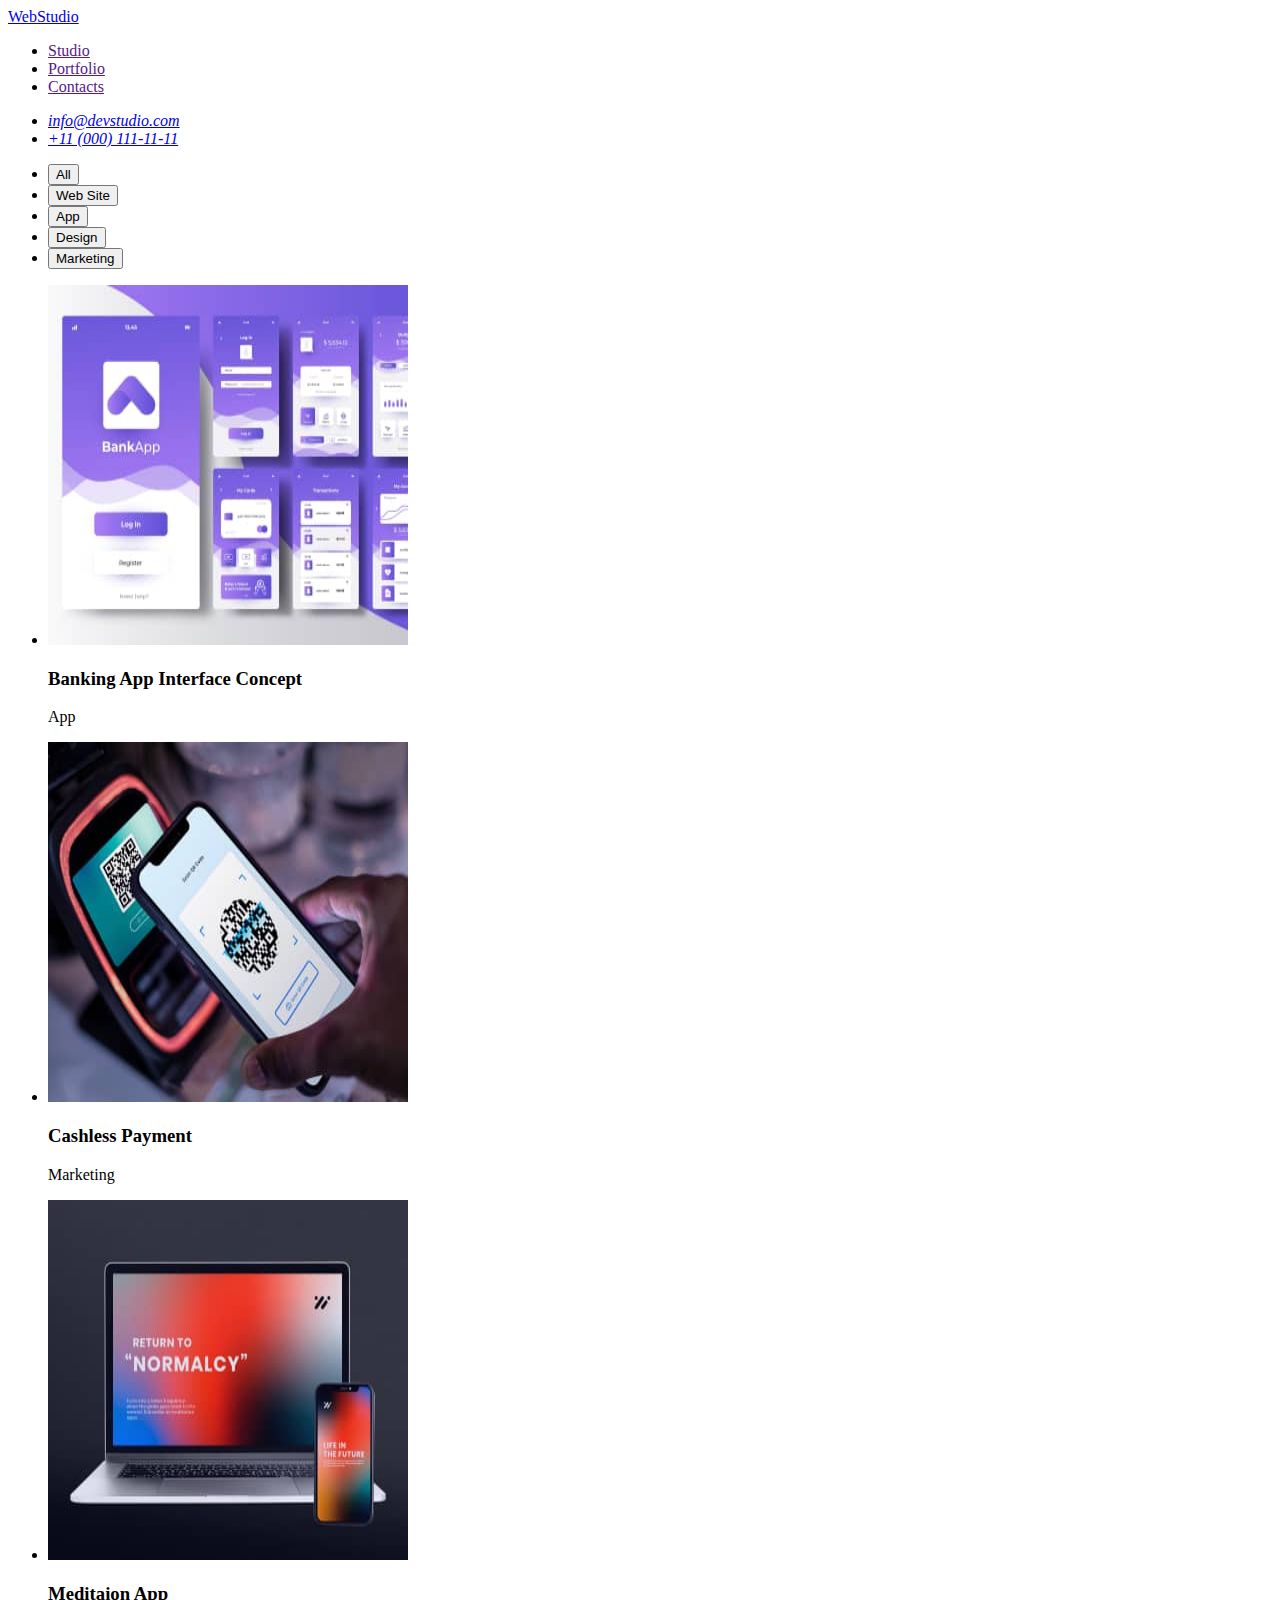
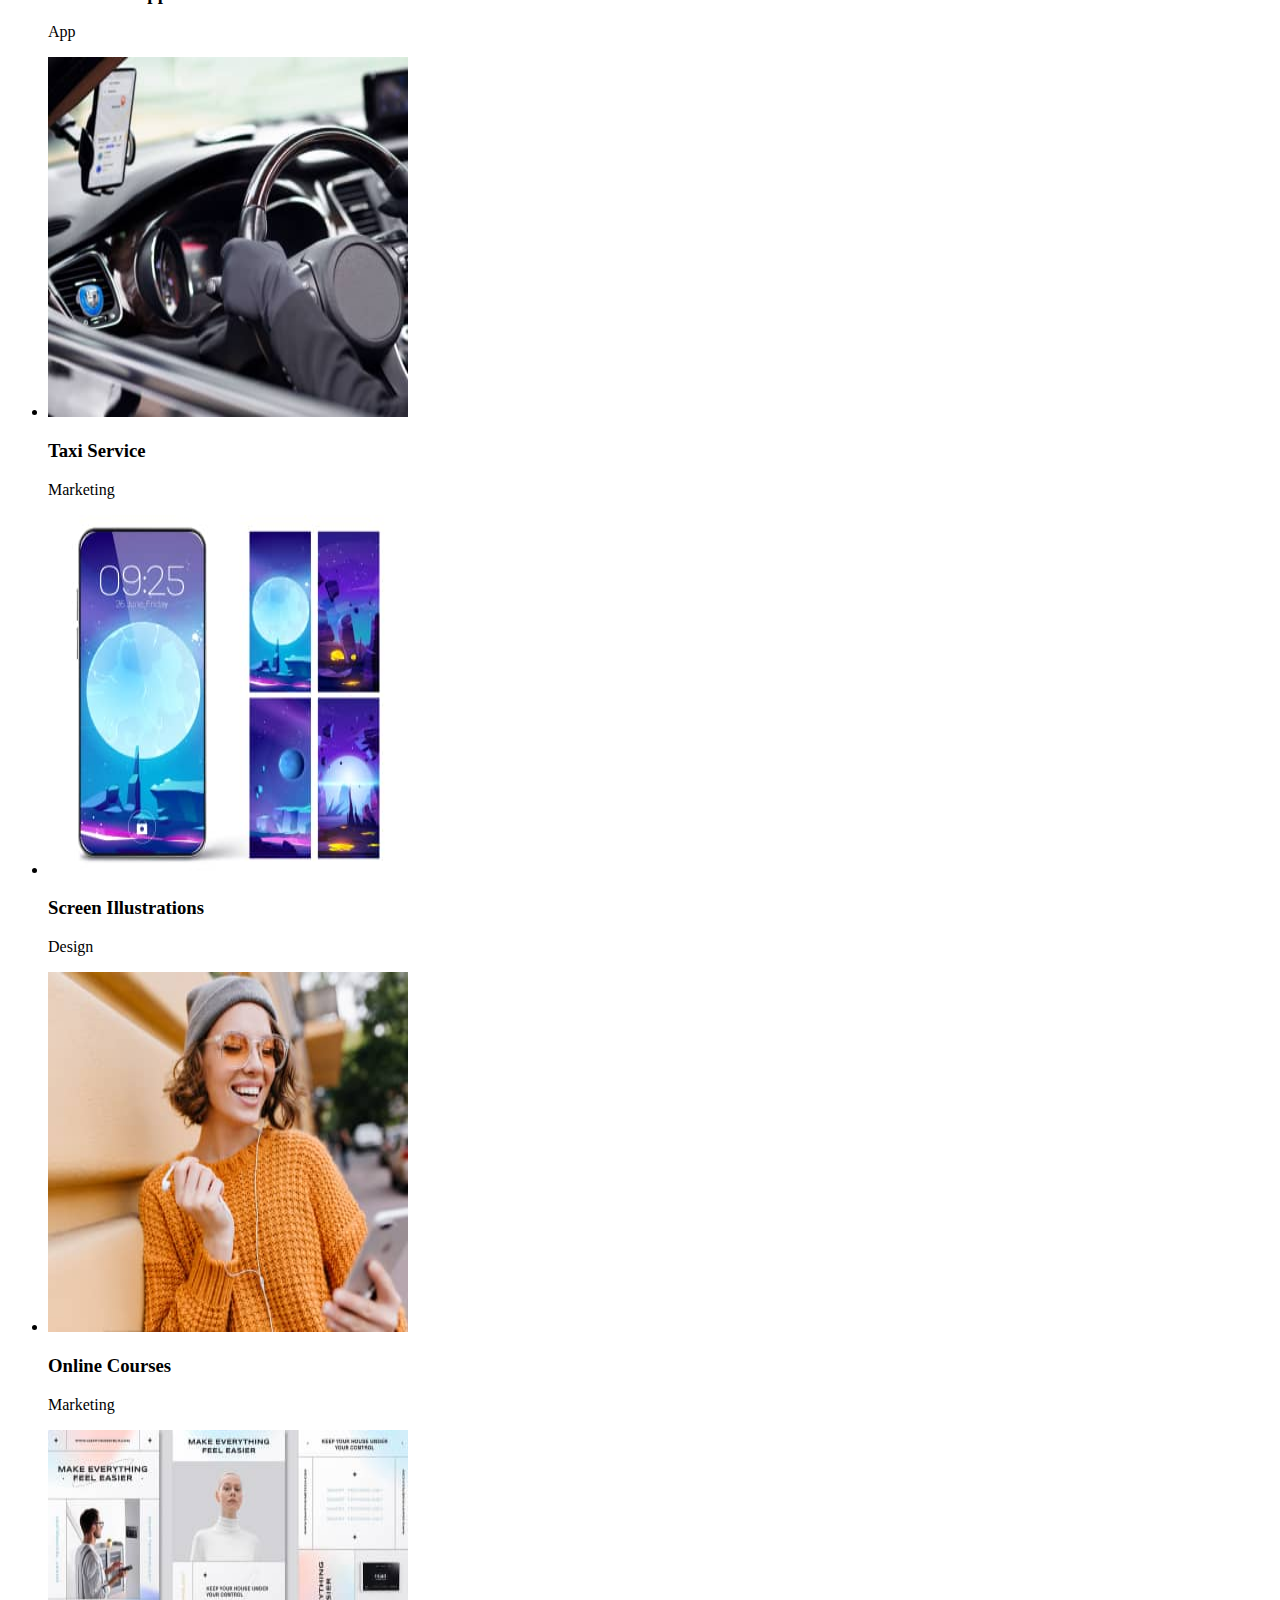
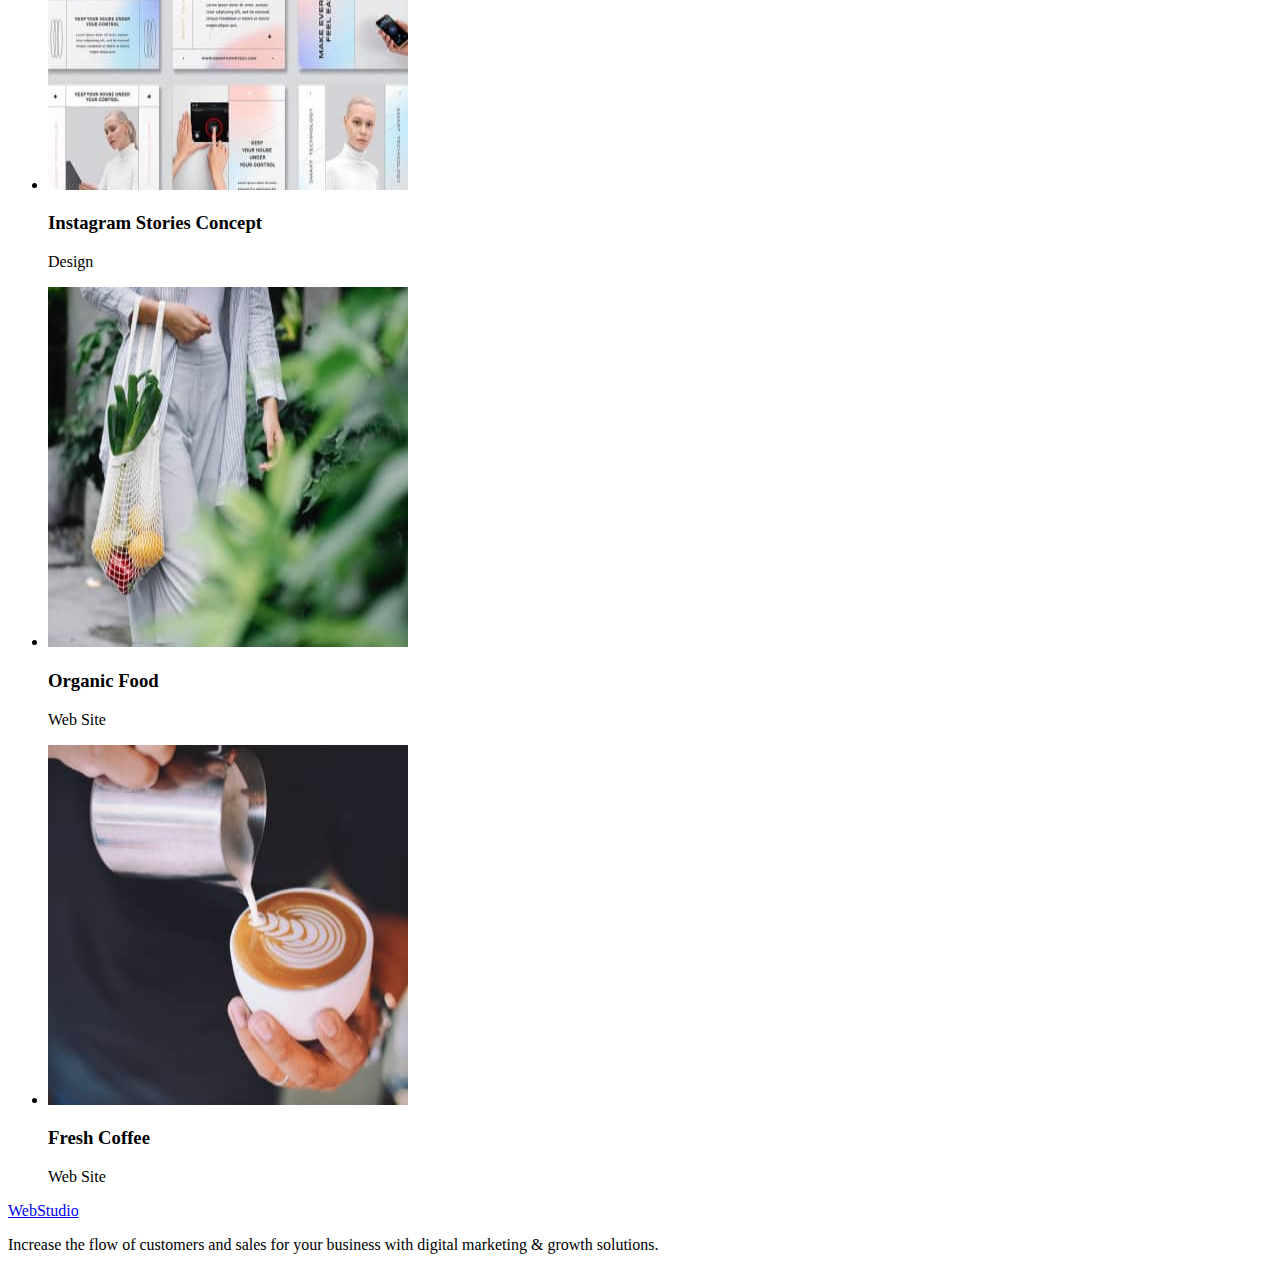
==== portfolio.html @ 1bec0d21 "save" ====
<!DOCTYPE html>
<html lang="en">

<head>
    <meta charset="UTF-8">
    <meta http-equiv="X-UA-Compatible" content="IE=edge">
    <meta name="viewport" content="width=device-width, initial-scale=1.0">
    <title>Portfolio</title>
    <link rel="stylesheets" href="./css/styles.css" />
</head>

<body>
    <header>
        <nav>
            <a href="./index.html">WebStudio</a>
            <ul>
                <li><a href="">Studio</a></li>
                <li><a href="">Portfolio</a></li>
                <li><a href="">Contacts</a></li>
            </ul>
        </nav>
        <address>
            <ul>
                <li><a href="mailto:info@devstudio.com">info@devstudio.com</a></li>
                <li><a href="tel:+110001111111">+11 (000) 111-11-11</a></li>
            </ul>
        </address>
    </header>
    <main>
        <ul>
            <li><button type="button">All</button></li>
            <li><button type="button">Web Site</button></li>
            <li><button type="button">App</button></li>
            <li><button type="button">Design</button></li>
            <li><button type="button">Marketing</button></li>
        </ul>
        <ul>
            <li>
                <img src="./images/bank.jpg" alt="banking" width="360" height="360">
                <h3>Banking App Interface Concept</h3>
                <p>App</p>
            </li>
            <li>
                <img src="./images/payment.jpg" alt="payment" width="360" height="360">
                <h3>Cashless Payment</h3>
                <p>Marketing</p>
            </li>
            <li>
                <img src="./images/medi.jpg" alt="meditaion" width="360" height="360">
                <h3>Meditaion App</h3>
                <p>App</p>
            </li>

            <li>
                <img src="./images/taxi.jpg" alt="taxi" width="360" height="360">
                <h3>Taxi Service</h3>
                <p>Marketing</p>
            </li>
            <li>
                <img src="./images/screen.jpg" alt="screen" width="360" height="360">
                <h3>Screen Illustrations</h3>
                <p>Design</p>
            </li>
            <li>
                <img src="./images/online.jpg" alt="online" width="360" height="360">
                <h3>Online Courses</h3>
                <p>Marketing</p>
            </li>

            <li>
                <img src="./images/instagram.jpg" alt="instagram" width="360" height="360">
                <h3>Instagram Stories Concept</h3>
                <p>Design</p>
            </li>
            <li>
                <img src="./images/organic.jpg" alt="organic" width="360" height="360">
                <h3>Organic Food</h3>
                <p>Web Site</p>
            </li>
            <li>
                <img src="./images/fresh.jpg" alt="fresh" width="360" height="360">
                <h3>Fresh Coffee</h3>
                <p>Web Site</p>
            </li>
        </ul>  
    </main>
    <footer>
        <a href="./index.html">WebStudio</a>
        <p>Increase the flow of customers and sales for your business with digital marketing & growth solutions.</p>
    </footer>
</body>

</html>
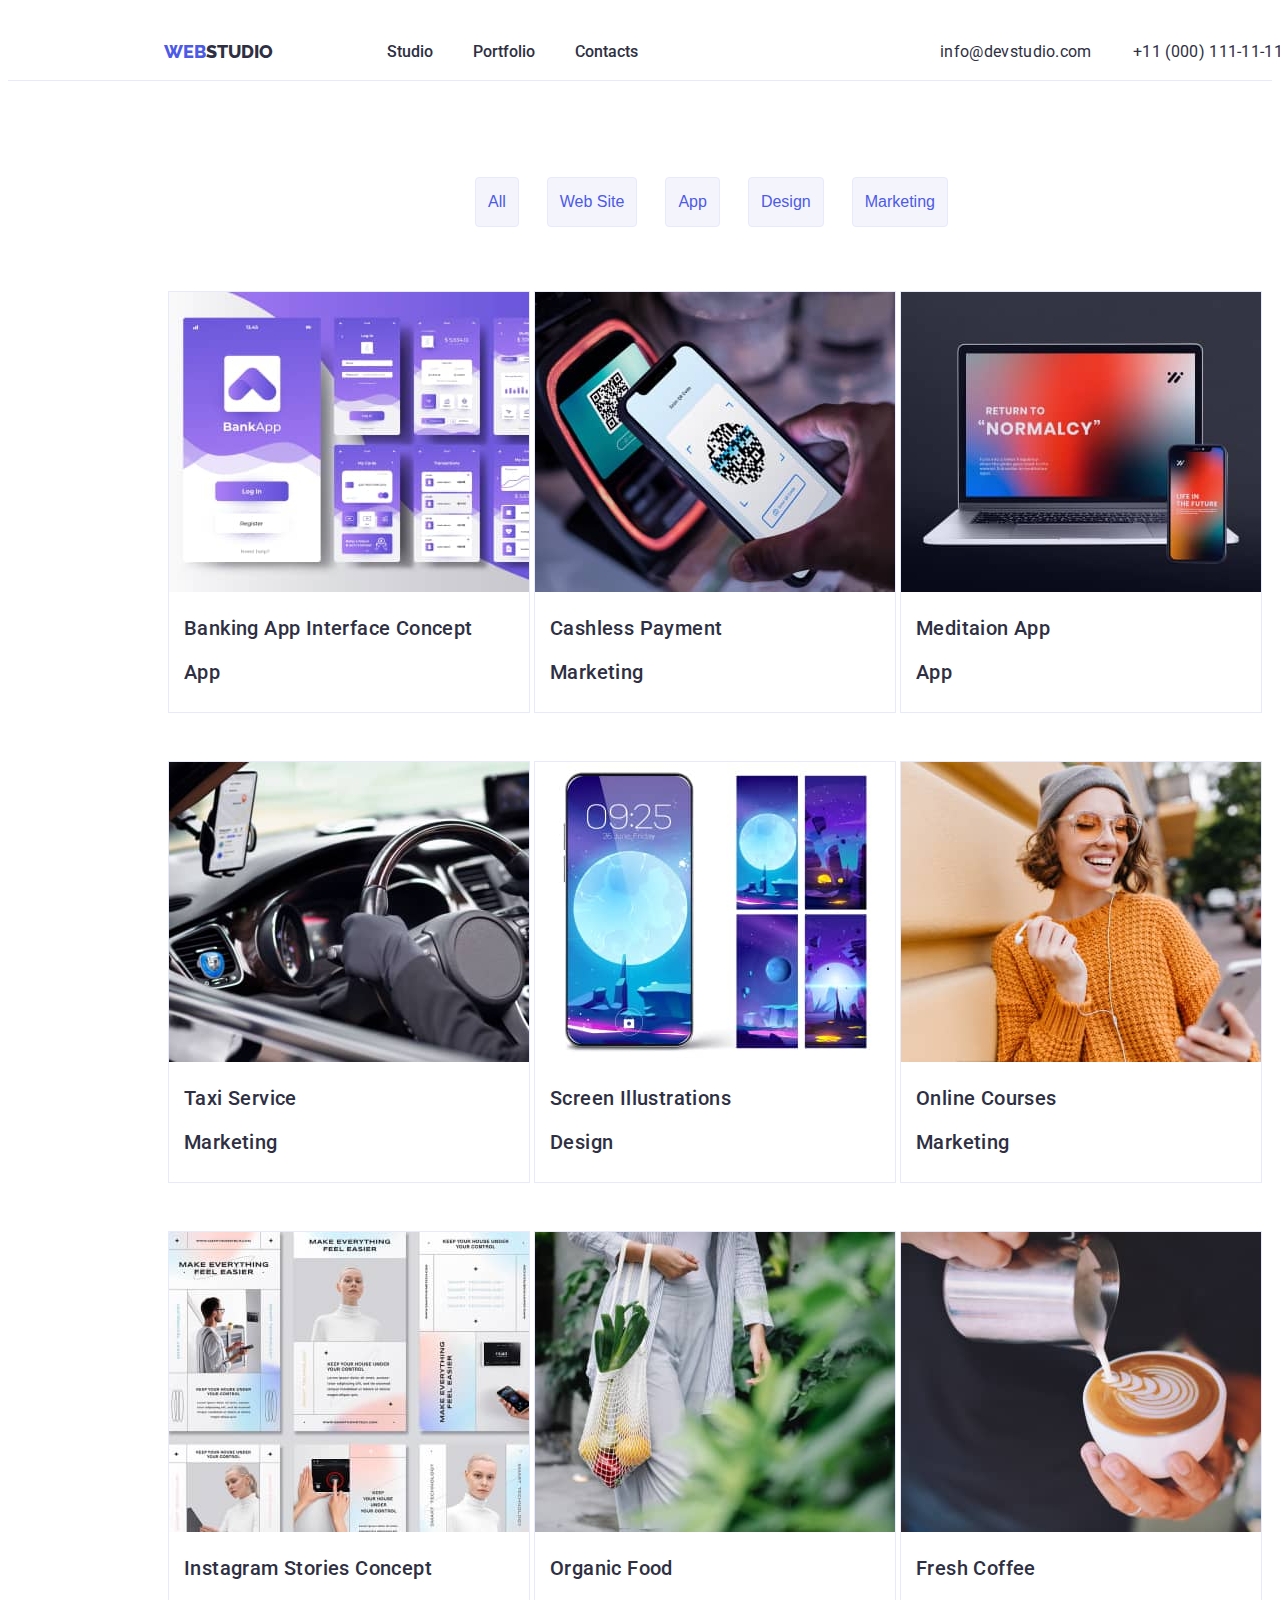
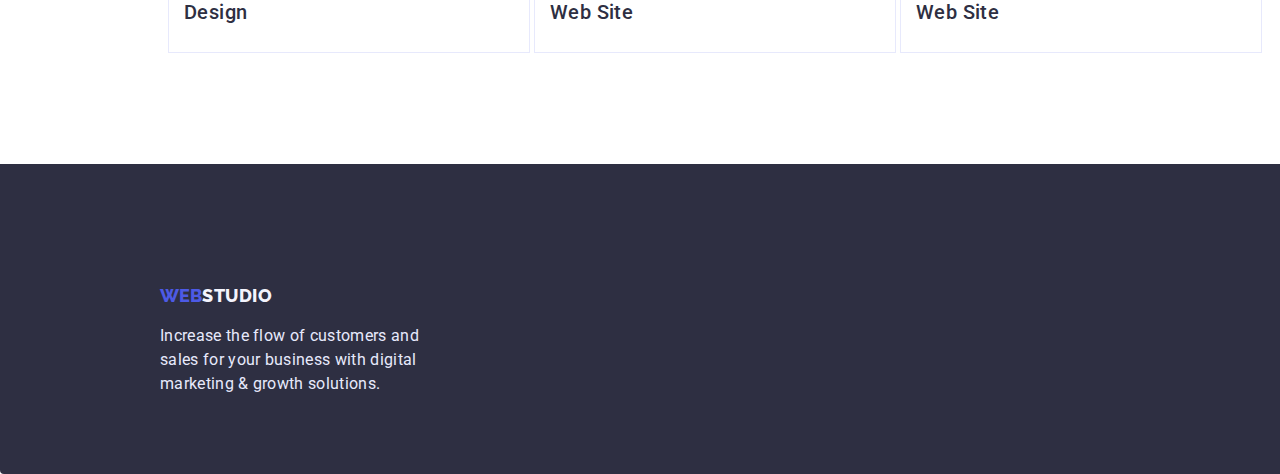
==== commit 041b49df: "save" ====
--- a/portfolio.html
+++ b/portfolio.html
@@ -6,87 +6,99 @@
     <meta http-equiv="X-UA-Compatible" content="IE=edge">
     <meta name="viewport" content="width=device-width, initial-scale=1.0">
     <title>Portfolio</title>
-    <link rel="stylesheets" href="./css/styles.css" />
+    <link rel="stylesheet" href="./css/styles.css" /><link rel="stylesheet" href="./css/styles.css" />
+    <link rel="preconnect" href="https://fonts.googleapis.com">
+    <link rel="preconnect" href="https://fonts.gstatic.com" crossorigin>
+    <link href="https://fonts.googleapis.com/css2?family=Raleway:wght@800&display=swap" rel="stylesheet">
+    <link rel="preconnect" href="https://fonts.googleapis.com">
+    <link rel="preconnect" href="https://fonts.gstatic.com" crossorigin>
+    <link href="https://fonts.googleapis.com/css2?family=Roboto:wght@400;500;700;900&display=swap" rel="stylesheet">
 </head>
 
 <body>
     <header>
         <nav>
-            <a href="./index.html">WebStudio</a>
-            <ul>
-                <li><a href="">Studio</a></li>
-                <li><a href="">Portfolio</a></li>
-                <li><a href="">Contacts</a></li>
+            <a href="./index.html" class="webstudio"><span class="web">WEB</span><span class="studio">STUDIO</span></a>
+            <ul class="menu_nav">
+                <li class="studio_nav"><a href="">Studio</a></li>
+                <li class="portfolio_nav"><a href="">Portfolio</a></li>
+                <li class="contacts_nav"><a href="">Contacts</a></li>
             </ul>
         </nav>
-        <address>
+        <address class="contact_date">
             <ul>
-                <li><a href="mailto:info@devstudio.com">info@devstudio.com</a></li>
-                <li><a href="tel:+110001111111">+11 (000) 111-11-11</a></li>
+                <li class="email"><a href="mailto:info@devstudio.com">info@devstudio.com</a></li>
+                <li class="tel"><a href="tel:+110001111111">+11 (000) 111-11-11</a></li>
             </ul>
         </address>
     </header>
     <main>
-        <ul>
-            <li><button type="button">All</button></li>
-            <li><button type="button">Web Site</button></li>
-            <li><button type="button">App</button></li>
-            <li><button type="button">Design</button></li>
-            <li><button type="button">Marketing</button></li>
+        <h1></h1>
+        <ul class="filter">
+            <li class="position"><button type="button">All</button></li>
+            <li class="position"><button type="button">Web Site</button></li>
+            <li class="position"><button type="button">App</button></li>
+            <li class="position"><button type="button">Design</button></li>
+            <li class="position"><button type="button">Marketing</button></li>
         </ul>
-        <ul>
-            <li>
-                <img src="./images/bank.jpg" alt="banking" width="360" height="360">
-                <h3>Banking App Interface Concept</h3>
-                <p>App</p>
+        <ul class="all_img">
+            <li class="block_img">
+                <img src="./images/bank.jpg" alt="banking" width="360" height="300">
+                <h3 class="margin_h3">Banking App Interface Concept</h3>
+                <p class="margin_p">App</p>
             </li>
-            <li>
-                <img src="./images/payment.jpg" alt="payment" width="360" height="360">
-                <h3>Cashless Payment</h3>
-                <p>Marketing</p>
+            <li class="block_img">
+                <img src="./images/payment.jpg" alt="payment" width="360" height="300">
+                <h3 class="margin_h3">Cashless Payment</h3>
+                <p class="margin_p">Marketing</p>
             </li>
-            <li>
-                <img src="./images/medi.jpg" alt="meditaion" width="360" height="360">
-                <h3>Meditaion App</h3>
-                <p>App</p>
+            <li class="block_img">
+                <img src="./images/medi.jpg" alt="meditaion" width="360" height="300">
+                <h3 class="margin_h3">Meditaion App</h3>
+                <p class="margin_p">App</p>
+            </li class="block_img">
+
+            <li class="block_img">
+                <img src="./images/taxi.jpg" alt="taxi" width="360" height="300">
+                <h3 class="margin_h3">Taxi Service</h3>
+                <p class="margin_p">Marketing</p>
+            </li>
+            <li class="block_img">
+                <img src="./images/screen.jpg" alt="screen" width="360" height="300">
+                <h3 class="margin_h3">Screen Illustrations</h3>
+                <p class="margin_p">Design</p>
+            </li>
+            <li class="block_img">
+                <img src="./images/online.jpg" alt="online" width="360" height="300">
+                <h3 class="margin_h3">Online Courses</h3>
+                <p class="margin_p">Marketing</p>
             </li>
 
-            <li>
-                <img src="./images/taxi.jpg" alt="taxi" width="360" height="360">
-                <h3>Taxi Service</h3>
-                <p>Marketing</p>
+            <li class="block_img">
+                <img src="./images/instagram.jpg" alt="instagram" width="360" height="300">
+                <h3 class="margin_h3">Instagram Stories Concept</h3>
+                <p class="margin_p">Design</p>
             </li>
-            <li>
-                <img src="./images/screen.jpg" alt="screen" width="360" height="360">
-                <h3>Screen Illustrations</h3>
-                <p>Design</p>
+            <li class="block_img">
+                <img src="./images/organic.jpg" alt="organic" width="360" height="300">
+                <h3 class="margin_h3">Organic Food</h3>
+                <p class="margin_p">Web Site</p>
             </li>
-            <li>
-                <img src="./images/online.jpg" alt="online" width="360" height="360">
-                <h3>Online Courses</h3>
-                <p>Marketing</p>
-            </li>
-
-            <li>
-                <img src="./images/instagram.jpg" alt="instagram" width="360" height="360">
-                <h3>Instagram Stories Concept</h3>
-                <p>Design</p>
-            </li>
-            <li>
-                <img src="./images/organic.jpg" alt="organic" width="360" height="360">
-                <h3>Organic Food</h3>
-                <p>Web Site</p>
-            </li>
-            <li>
-                <img src="./images/fresh.jpg" alt="fresh" width="360" height="360">
-                <h3>Fresh Coffee</h3>
-                <p>Web Site</p>
+            <li class="block_img">
+                <img src="./images/fresh.jpg" alt="fresh" width="360" height="300">
+                <h3 class="margin_h3">Fresh Coffee</h3>
+                <p class="margin_p">Web Site</p>
             </li>
         </ul>  
     </main>
-    <footer>
-        <a href="./index.html">WebStudio</a>
-        <p>Increase the flow of customers and sales for your business with digital marketing & growth solutions.</p>
+    <footer class="footer1">
+        <ul>
+            <li class="foot_li">
+                <a href="./index.html"><span class="web">WEB</span><span class="studio_foot">STUDIO</span></a>
+                <p class="foot_d">Increase the flow of customers and sales for your business with digital marketing & growth
+                    solutions.</p>
+            </li>
+        </ul>
     </footer>
 </body>
 
--- a/css/styles.css
+++ b/css/styles.css
@@ -0,0 +1,352 @@
+a {
+    text-decoration: none;
+    color: #2E2F42;
+}
+a:hover {
+    text-decoration: underline;
+}
+li {
+    list-style-type: none;
+}
+header {
+    box-sizing: border-box;
+    border-bottom: 1px solid #E7E9FC;
+}
+.webstudio{
+    display: flex;
+    flex-direction: row;
+    align-items: flex-start;
+    padding: 0px;
+    width: 115px;
+    height: 24px;
+    margin-left: 156px;
+    margin-top: 40px;
+    text-decoration: none;
+}
+.web {
+    font-family: 'Raleway';
+    font-style: normal;
+    font-weight: 800;
+    font-size: 18px;
+    line-height: 24px;
+    color: #4D5AE5;
+}
+.studio {
+    font-family: 'Raleway';
+    font-style: normal;
+    font-weight: 800;
+    font-size: 18px;
+    line-height: 24px;
+    color: #2E2F42;
+}
+.menu_nav {
+    display: flex;
+    flex-direction: row;
+    align-items: flex-start;
+    gap: 40px;
+
+    font-family: 'Roboto';
+    font-style: normal;
+    font-weight: 500;
+    font-size: 16px;
+    line-height: 24px;
+
+    position: absolute;
+    width: 261px;
+    height: 24px;
+    left: 347px;
+    top: 24px;
+    color: #2E2F42;
+}
+.email {
+    position: absolute;
+        width: 153px;
+        height: 24px;
+        left: 940px;
+        top: 40px;
+        font-family: 'Roboto';
+        font-style: normal;
+        font-weight: 400;
+        font-size: 16px;
+        line-height: 24px;
+        letter-spacing: 0.02em;
+        color: #434455;
+}
+.tel {
+    position: absolute;
+        width: 151px;
+        height: 24px;
+        left: 1133px;
+        top: 40px;
+    
+        /* Body */
+    
+        font-family: 'Roboto';
+        font-style: normal;
+        font-weight: 400;
+        font-size: 16px;
+        line-height: 24px;
+        /* identical to box height, or 150% */
+    
+        letter-spacing: 0.02em;
+    
+        /* SLATE */
+    
+        color: #434455;
+}
+.hero_image {
+    width: 1440px;
+    height: 600px;
+    left: 0px;
+    top: 72px;
+    background: #2E2F42;
+}
+h1 {
+    position: absolute;
+    width: 500px;
+    height: 120px;
+    left: 473px;
+    top: 260px;
+
+    font-family: 'Roboto';
+    font-style: normal;
+    font-weight: 700;
+    font-size: 56px;
+    line-height: 60px;
+    text-align: center;
+    letter-spacing: 0.02em;
+    color: #FFFFFF;
+}
+.order {
+    position: absolute;
+    width: 169px;
+    height: 56px;
+    left: 636px;
+    top: 458px;
+    background: #4D5AE5;
+    box-shadow: 0px 4px 4px rgba(0, 0, 0, 0.15);
+    border-radius: 4px;
+    color: #FFFFFF;
+    font-size: 16px;
+}
+h3 {
+    font-family: 'Roboto';
+    font-style: normal;
+    font-weight: 500;
+    font-size: 20px;
+    line-height: 24px;
+    letter-spacing: 0.02em;
+    color: #2E2F42;
+    flex: none;
+    order: 0;
+    flex-grow: 0;
+}
+p {
+    font-family: 'Roboto';
+    font-style: normal;
+    font-weight: 400;
+    font-size: 16px;
+    line-height: 24px;
+    letter-spacing: 0.02em;
+    color: #434455;
+    flex: none;
+    order: 1;
+    flex-grow: 0;
+}
+.margin_h3{
+    font-family: 'Roboto';
+    font-style: normal;
+    font-weight: 500;
+    font-size: 20px;
+    line-height: 24px;
+    letter-spacing: 0.02em;
+    color: #2E2F42;
+    flex: none;
+    order: 0;
+    flex-grow: 0;
+    padding-left: 15px;
+}
+.margin_p {
+    font-family: 'Roboto';
+    font-style: normal;
+    font-weight: 500;
+    font-size: 20px;
+    line-height: 24px;
+    letter-spacing: 0.02em;
+    color: #2E2F42;
+    flex: none;
+    order: 0;
+    flex-grow: 0;
+    padding-left: 15px;
+}
+.what {
+    width: 350px;
+    height: 40px;
+    margin-left: 559px;
+    margin-top: 240px;
+
+    font-family: 'Roboto';
+    font-style: normal;
+    font-weight: 700;
+    font-size: 36px;
+    line-height: 40px;
+    text-align: center;
+    letter-spacing: 0.02em;
+    text-transform: capitalize;
+    color: #2E2F42;
+}
+.doing {
+    box-sizing: border-box;
+    margin-left: 120px;
+    margin-top: 72px;
+}
+.box_img {
+    display: inline-block;
+    width: 360px;
+    height: 300px;    
+    top: 1128px;
+    padding-right: 24px;
+}
+.team {
+    width: 264px;
+    height: 380px;
+    left: 156px;
+    top: 1780px;
+}
+.section3 {
+    position: absolute;
+    width: 1440px;
+    height: 732px;
+    left: 0px;
+    top: 1548px;
+    background: #F4F4FD;
+}
+.section1 {
+    box-sizing: border-box;
+    width: 1250px;
+    height: 104px;
+    margin-left: 120px;
+    padding-top: 120px;
+}
+.section_m {
+    display: inline-block;
+    width: 264px;
+    height: 104px;
+    margin-right: 24px;
+}
+.our {
+    width: 165px;
+    height: 40px;
+    margin-left: 639px;
+    margin-top: 120px;
+
+    font-family: 'Roboto';
+    font-style: normal;
+    font-weight: 700;
+    font-size: 36px;
+    line-height: 40px;
+
+    text-align: center;
+    letter-spacing: 0.02em;
+    text-transform: capitalize;
+    color: #2E2F42;
+}
+.teame {
+    box-sizing: border-box;
+    height: 104px;
+    margin-left: 120px;
+    padding-top: 70px;
+}
+.teame_card {
+    display: inline-block;
+    width: 264px;
+    height: 380px;
+    padding-right: 0px;
+    margin-right: 24px;
+    text-align: center;
+    background-color: #FFFFFF;
+}
+.footer {
+    position: absolute;
+    width: 1440px;
+    height: 310px;
+    left: 0px;
+    top: 2280px;
+    background: #2E2F42;
+    border-radius: 0px 0px 4px 4px;
+}
+.footer1 {
+    position: absolute;
+    width: 1440px;
+    height: 310px;
+    left: 0px;
+    top: 1764px;
+    background: #2E2F42;
+    border-radius: 0px 0px 4px 4px;
+}
+.studio_foot {
+    font-family: 'Raleway';
+    font-style: normal;
+    font-weight: 800;
+    font-size: 18px;
+    line-height: 21px;
+    align-items: center;
+    letter-spacing: 0.03em;
+    text-transform: uppercase;
+    color: #F4F4FD;
+}
+.foot_d {
+    color: #e7e9fc;
+    width: 264px;
+    height: 72px;
+}
+.foot_li {
+    margin-top: 120px;
+    margin-left: 120px;
+}
+.filter {
+    box-sizing: border-box;
+    margin-top: 96px;
+    margin-left: 427px;
+    color: #4D5AE5;
+}
+.all_img {
+    box-sizing: border-box;
+    width: 1200px;
+    margin-left: 120px;
+}
+.block_img {
+    display: inline-block;
+    width: 360px;
+    height: 420px;
+    left: 156px;
+    margin-top: 48px;
+    background: #FFFFFF;
+    border: 1px solid #E7E9FC;
+}
+button {
+    border: 0;
+    padding: 0%;
+    font-size: 16px;
+    line-height: 24px;
+    padding: 12px 12px;
+    margin-right: 24px;
+    color: #4D5AE5;
+    background: #F4F4FD;
+    border: 1px solid #E7E9FC;
+    border-radius: 4px;
+}
+button:hover {
+    border: 0;
+    padding: 0%;
+    background: #404BBF;
+    color: #ffffff;
+    padding: 12px 12px;
+    border: 1px solid #404BBF;
+}
+.position {
+    display: inline-block;
+    font-family: 'Roboto';
+    font-style: normal;
+    font-weight: 500;
+}
--- a/css/styles.css
+++ b/css/styles.css
@@ -0,0 +1,352 @@
+a {
+    text-decoration: none;
+    color: #2E2F42;
+}
+a:hover {
+    text-decoration: underline;
+}
+li {
+    list-style-type: none;
+}
+header {
+    box-sizing: border-box;
+    border-bottom: 1px solid #E7E9FC;
+}
+.webstudio{
+    display: flex;
+    flex-direction: row;
+    align-items: flex-start;
+    padding: 0px;
+    width: 115px;
+    height: 24px;
+    margin-left: 156px;
+    margin-top: 40px;
+    text-decoration: none;
+}
+.web {
+    font-family: 'Raleway';
+    font-style: normal;
+    font-weight: 800;
+    font-size: 18px;
+    line-height: 24px;
+    color: #4D5AE5;
+}
+.studio {
+    font-family: 'Raleway';
+    font-style: normal;
+    font-weight: 800;
+    font-size: 18px;
+    line-height: 24px;
+    color: #2E2F42;
+}
+.menu_nav {
+    display: flex;
+    flex-direction: row;
+    align-items: flex-start;
+    gap: 40px;
+
+    font-family: 'Roboto';
+    font-style: normal;
+    font-weight: 500;
+    font-size: 16px;
+    line-height: 24px;
+
+    position: absolute;
+    width: 261px;
+    height: 24px;
+    left: 347px;
+    top: 24px;
+    color: #2E2F42;
+}
+.email {
+    position: absolute;
+        width: 153px;
+        height: 24px;
+        left: 940px;
+        top: 40px;
+        font-family: 'Roboto';
+        font-style: normal;
+        font-weight: 400;
+        font-size: 16px;
+        line-height: 24px;
+        letter-spacing: 0.02em;
+        color: #434455;
+}
+.tel {
+    position: absolute;
+        width: 151px;
+        height: 24px;
+        left: 1133px;
+        top: 40px;
+    
+        /* Body */
+    
+        font-family: 'Roboto';
+        font-style: normal;
+        font-weight: 400;
+        font-size: 16px;
+        line-height: 24px;
+        /* identical to box height, or 150% */
+    
+        letter-spacing: 0.02em;
+    
+        /* SLATE */
+    
+        color: #434455;
+}
+.hero_image {
+    width: 1440px;
+    height: 600px;
+    left: 0px;
+    top: 72px;
+    background: #2E2F42;
+}
+h1 {
+    position: absolute;
+    width: 500px;
+    height: 120px;
+    left: 473px;
+    top: 260px;
+
+    font-family: 'Roboto';
+    font-style: normal;
+    font-weight: 700;
+    font-size: 56px;
+    line-height: 60px;
+    text-align: center;
+    letter-spacing: 0.02em;
+    color: #FFFFFF;
+}
+.order {
+    position: absolute;
+    width: 169px;
+    height: 56px;
+    left: 636px;
+    top: 458px;
+    background: #4D5AE5;
+    box-shadow: 0px 4px 4px rgba(0, 0, 0, 0.15);
+    border-radius: 4px;
+    color: #FFFFFF;
+    font-size: 16px;
+}
+h3 {
+    font-family: 'Roboto';
+    font-style: normal;
+    font-weight: 500;
+    font-size: 20px;
+    line-height: 24px;
+    letter-spacing: 0.02em;
+    color: #2E2F42;
+    flex: none;
+    order: 0;
+    flex-grow: 0;
+}
+p {
+    font-family: 'Roboto';
+    font-style: normal;
+    font-weight: 400;
+    font-size: 16px;
+    line-height: 24px;
+    letter-spacing: 0.02em;
+    color: #434455;
+    flex: none;
+    order: 1;
+    flex-grow: 0;
+}
+.margin_h3{
+    font-family: 'Roboto';
+    font-style: normal;
+    font-weight: 500;
+    font-size: 20px;
+    line-height: 24px;
+    letter-spacing: 0.02em;
+    color: #2E2F42;
+    flex: none;
+    order: 0;
+    flex-grow: 0;
+    padding-left: 15px;
+}
+.margin_p {
+    font-family: 'Roboto';
+    font-style: normal;
+    font-weight: 500;
+    font-size: 20px;
+    line-height: 24px;
+    letter-spacing: 0.02em;
+    color: #2E2F42;
+    flex: none;
+    order: 0;
+    flex-grow: 0;
+    padding-left: 15px;
+}
+.what {
+    width: 350px;
+    height: 40px;
+    margin-left: 559px;
+    margin-top: 240px;
+
+    font-family: 'Roboto';
+    font-style: normal;
+    font-weight: 700;
+    font-size: 36px;
+    line-height: 40px;
+    text-align: center;
+    letter-spacing: 0.02em;
+    text-transform: capitalize;
+    color: #2E2F42;
+}
+.doing {
+    box-sizing: border-box;
+    margin-left: 120px;
+    margin-top: 72px;
+}
+.box_img {
+    display: inline-block;
+    width: 360px;
+    height: 300px;    
+    top: 1128px;
+    padding-right: 24px;
+}
+.team {
+    width: 264px;
+    height: 380px;
+    left: 156px;
+    top: 1780px;
+}
+.section3 {
+    position: absolute;
+    width: 1440px;
+    height: 732px;
+    left: 0px;
+    top: 1548px;
+    background: #F4F4FD;
+}
+.section1 {
+    box-sizing: border-box;
+    width: 1250px;
+    height: 104px;
+    margin-left: 120px;
+    padding-top: 120px;
+}
+.section_m {
+    display: inline-block;
+    width: 264px;
+    height: 104px;
+    margin-right: 24px;
+}
+.our {
+    width: 165px;
+    height: 40px;
+    margin-left: 639px;
+    margin-top: 120px;
+
+    font-family: 'Roboto';
+    font-style: normal;
+    font-weight: 700;
+    font-size: 36px;
+    line-height: 40px;
+
+    text-align: center;
+    letter-spacing: 0.02em;
+    text-transform: capitalize;
+    color: #2E2F42;
+}
+.teame {
+    box-sizing: border-box;
+    height: 104px;
+    margin-left: 120px;
+    padding-top: 70px;
+}
+.teame_card {
+    display: inline-block;
+    width: 264px;
+    height: 380px;
+    padding-right: 0px;
+    margin-right: 24px;
+    text-align: center;
+    background-color: #FFFFFF;
+}
+.footer {
+    position: absolute;
+    width: 1440px;
+    height: 310px;
+    left: 0px;
+    top: 2280px;
+    background: #2E2F42;
+    border-radius: 0px 0px 4px 4px;
+}
+.footer1 {
+    position: absolute;
+    width: 1440px;
+    height: 310px;
+    left: 0px;
+    top: 1764px;
+    background: #2E2F42;
+    border-radius: 0px 0px 4px 4px;
+}
+.studio_foot {
+    font-family: 'Raleway';
+    font-style: normal;
+    font-weight: 800;
+    font-size: 18px;
+    line-height: 21px;
+    align-items: center;
+    letter-spacing: 0.03em;
+    text-transform: uppercase;
+    color: #F4F4FD;
+}
+.foot_d {
+    color: #e7e9fc;
+    width: 264px;
+    height: 72px;
+}
+.foot_li {
+    margin-top: 120px;
+    margin-left: 120px;
+}
+.filter {
+    box-sizing: border-box;
+    margin-top: 96px;
+    margin-left: 427px;
+    color: #4D5AE5;
+}
+.all_img {
+    box-sizing: border-box;
+    width: 1200px;
+    margin-left: 120px;
+}
+.block_img {
+    display: inline-block;
+    width: 360px;
+    height: 420px;
+    left: 156px;
+    margin-top: 48px;
+    background: #FFFFFF;
+    border: 1px solid #E7E9FC;
+}
+button {
+    border: 0;
+    padding: 0%;
+    font-size: 16px;
+    line-height: 24px;
+    padding: 12px 12px;
+    margin-right: 24px;
+    color: #4D5AE5;
+    background: #F4F4FD;
+    border: 1px solid #E7E9FC;
+    border-radius: 4px;
+}
+button:hover {
+    border: 0;
+    padding: 0%;
+    background: #404BBF;
+    color: #ffffff;
+    padding: 12px 12px;
+    border: 1px solid #404BBF;
+}
+.position {
+    display: inline-block;
+    font-family: 'Roboto';
+    font-style: normal;
+    font-weight: 500;
+}
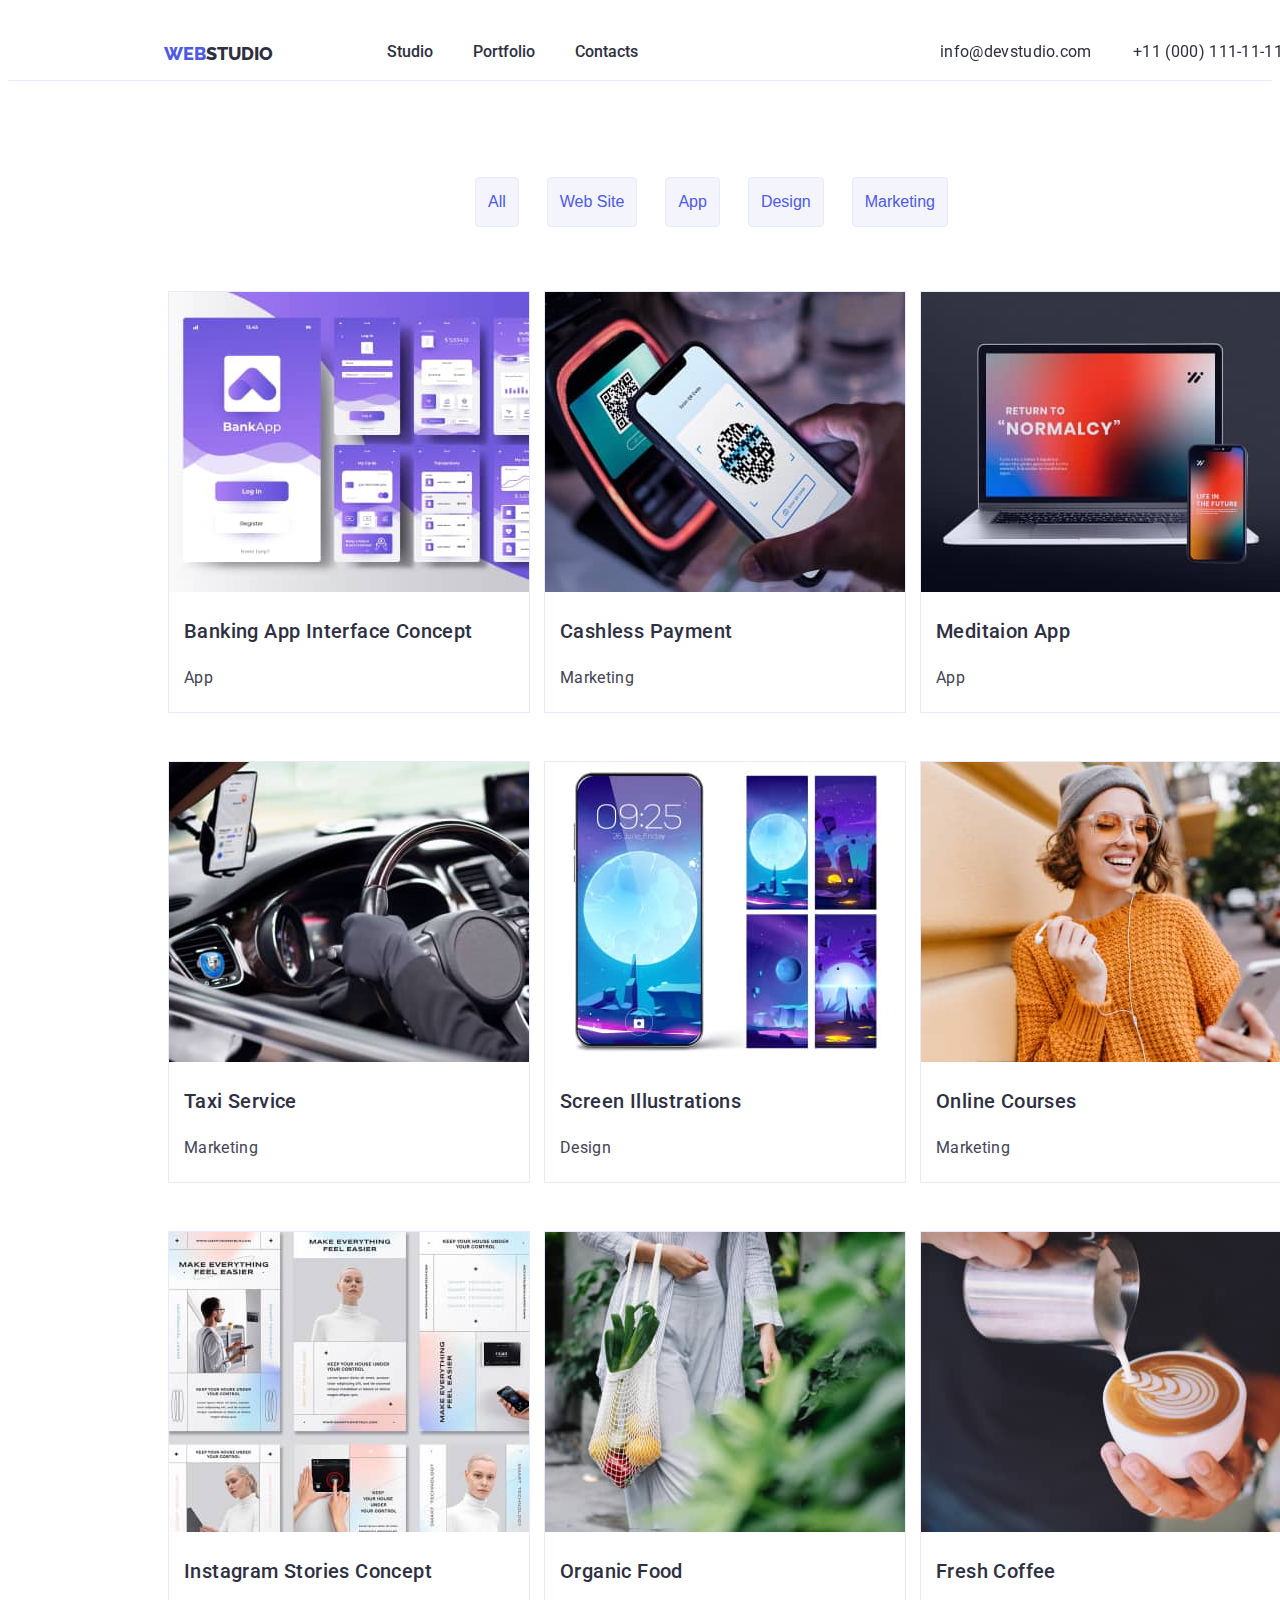
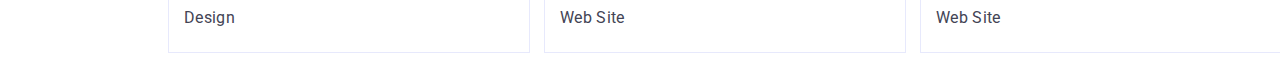
==== commit 2394d942: "save" ====
--- a/portfolio.html
+++ b/portfolio.html
@@ -6,7 +6,7 @@
     <meta http-equiv="X-UA-Compatible" content="IE=edge">
     <meta name="viewport" content="width=device-width, initial-scale=1.0">
     <title>Portfolio</title>
-    <link rel="stylesheet" href="./css/styles.css" /><link rel="stylesheet" href="./css/styles.css" />
+    <link rel="stylesheet" href="./css/styles.css" />
     <link rel="preconnect" href="https://fonts.googleapis.com">
     <link rel="preconnect" href="https://fonts.gstatic.com" crossorigin>
     <link href="https://fonts.googleapis.com/css2?family=Raleway:wght@800&display=swap" rel="stylesheet">
@@ -33,7 +33,7 @@
         </address>
     </header>
     <main>
-        <h1></h1>
+        <h1 class="h1_delete">Effective Solutions for Your Business</h1>
         <ul class="filter">
             <li class="position"><button type="button">All</button></li>
             <li class="position"><button type="button">Web Site</button></li>
--- a/css/styles.css
+++ b/css/styles.css
@@ -2,8 +2,11 @@
     text-decoration: none;
     color: #2E2F42;
 }
+body {
+    font-family: 'Roboto';
+}
 a:hover {
-    text-decoration: underline;
+    color: #4D5AE5;
 }
 li {
     list-style-type: none;
@@ -28,7 +31,7 @@
     font-style: normal;
     font-weight: 800;
     font-size: 18px;
-    line-height: 24px;
+    line-height: 1.5;
     color: #4D5AE5;
 }
 .studio {
@@ -36,7 +39,7 @@
     font-style: normal;
     font-weight: 800;
     font-size: 18px;
-    line-height: 24px;
+    line-height: 1.5;
     color: #2E2F42;
 }
 .menu_nav {
@@ -45,12 +48,10 @@
     align-items: flex-start;
     gap: 40px;
 
-    font-family: 'Roboto';
     font-style: normal;
     font-weight: 500;
     font-size: 16px;
-    line-height: 24px;
-
+    line-height: 1.5;
     position: absolute;
     width: 261px;
     height: 24px;
@@ -59,40 +60,30 @@
     color: #2E2F42;
 }
 .email {
-    position: absolute;
-        width: 153px;
-        height: 24px;
-        left: 940px;
-        top: 40px;
-        font-family: 'Roboto';
-        font-style: normal;
-        font-weight: 400;
-        font-size: 16px;
-        line-height: 24px;
-        letter-spacing: 0.02em;
-        color: #434455;
+    position: fixed;
+    width: 153px;
+    height: 24px;
+    left: 940px;
+    top: 40px;
+    font-style: normal;
+    font-weight: 400;
+    font-size: 16px;
+    line-height: 1.5;
+    letter-spacing: 0.02em;
+    color: #434455;
 }
 .tel {
-    position: absolute;
-        width: 151px;
-        height: 24px;
-        left: 1133px;
-        top: 40px;
-    
-        /* Body */
-    
-        font-family: 'Roboto';
-        font-style: normal;
-        font-weight: 400;
-        font-size: 16px;
-        line-height: 24px;
-        /* identical to box height, or 150% */
-    
-        letter-spacing: 0.02em;
-    
-        /* SLATE */
-    
-        color: #434455;
+    position: fixed;
+    width: 151px;
+    height: 24px;
+    left: 1133px;
+    top: 40px;
+    font-style: normal;
+    font-weight: 400;
+    font-size: 16px;
+    line-height: 1.5;
+    letter-spacing: 0.02em;
+    color: #434455;
 }
 .hero_image {
     width: 1440px;
@@ -102,23 +93,21 @@
     background: #2E2F42;
 }
 h1 {
-    position: absolute;
+    position: fixed;
     width: 500px;
     height: 120px;
     left: 473px;
     top: 260px;
-
-    font-family: 'Roboto';
     font-style: normal;
     font-weight: 700;
     font-size: 56px;
-    line-height: 60px;
+    line-height: 1.5;
     text-align: center;
     letter-spacing: 0.02em;
     color: #FFFFFF;
 }
 .order {
-    position: absolute;
+    position: fixed;
     width: 169px;
     height: 56px;
     left: 636px;
@@ -128,13 +117,12 @@
     border-radius: 4px;
     color: #FFFFFF;
     font-size: 16px;
+    font-family: 'Roboto';
 }
 h3 {
-    font-family: 'Roboto';
     font-style: normal;
     font-weight: 500;
-    font-size: 20px;
-    line-height: 24px;
+    line-height: 1.5;
     letter-spacing: 0.02em;
     color: #2E2F42;
     flex: none;
@@ -142,11 +130,10 @@
     flex-grow: 0;
 }
 p {
-    font-family: 'Roboto';
     font-style: normal;
     font-weight: 400;
     font-size: 16px;
-    line-height: 24px;
+    line-height: 1.5;
     letter-spacing: 0.02em;
     color: #434455;
     flex: none;
@@ -154,11 +141,10 @@
     flex-grow: 0;
 }
 .margin_h3{
-    font-family: 'Roboto';
     font-style: normal;
     font-weight: 500;
     font-size: 20px;
-    line-height: 24px;
+    line-height: 1.5;
     letter-spacing: 0.02em;
     color: #2E2F42;
     flex: none;
@@ -167,13 +153,12 @@
     padding-left: 15px;
 }
 .margin_p {
-    font-family: 'Roboto';
-    font-style: normal;
-    font-weight: 500;
-    font-size: 20px;
-    line-height: 24px;
-    letter-spacing: 0.02em;
-    color: #2E2F42;
+    font-style: normal;
+    font-weight: 400;
+    font-size: 16px;
+    line-height: 1.5;
+    letter-spacing: 0.02em;
+    color: #434455;
     flex: none;
     order: 0;
     flex-grow: 0;
@@ -184,8 +169,6 @@
     height: 40px;
     margin-left: 559px;
     margin-top: 240px;
-
-    font-family: 'Roboto';
     font-style: normal;
     font-weight: 700;
     font-size: 36px;
@@ -214,7 +197,7 @@
     top: 1780px;
 }
 .section3 {
-    position: absolute;
+    position: fixed;
     width: 1440px;
     height: 732px;
     left: 0px;
@@ -239,13 +222,10 @@
     height: 40px;
     margin-left: 639px;
     margin-top: 120px;
-
-    font-family: 'Roboto';
     font-style: normal;
     font-weight: 700;
     font-size: 36px;
-    line-height: 40px;
-
+    line-height: 1.5;
     text-align: center;
     letter-spacing: 0.02em;
     text-transform: capitalize;
@@ -267,7 +247,7 @@
     background-color: #FFFFFF;
 }
 .footer {
-    position: absolute;
+    position: fixed;
     width: 1440px;
     height: 310px;
     left: 0px;
@@ -276,7 +256,7 @@
     border-radius: 0px 0px 4px 4px;
 }
 .footer1 {
-    position: absolute;
+    position: fixed;
     width: 1440px;
     height: 310px;
     left: 0px;
@@ -289,7 +269,7 @@
     font-style: normal;
     font-weight: 800;
     font-size: 18px;
-    line-height: 21px;
+    line-height: 1.5;
     align-items: center;
     letter-spacing: 0.03em;
     text-transform: uppercase;
@@ -312,7 +292,7 @@
 }
 .all_img {
     box-sizing: border-box;
-    width: 1200px;
+    width: 1400px;
     margin-left: 120px;
 }
 .block_img {
@@ -321,6 +301,7 @@
     height: 420px;
     left: 156px;
     margin-top: 48px;
+    margin-right: 10px;
     background: #FFFFFF;
     border: 1px solid #E7E9FC;
 }
@@ -328,7 +309,7 @@
     border: 0;
     padding: 0%;
     font-size: 16px;
-    line-height: 24px;
+    line-height: 1.5;
     padding: 12px 12px;
     margin-right: 24px;
     color: #4D5AE5;
@@ -343,10 +324,15 @@
     color: #ffffff;
     padding: 12px 12px;
     border: 1px solid #404BBF;
+    cursor: pointer;
 }
 .position {
     display: inline-block;
+    font-style: normal;
+    font-weight: 500;
+    cursor: pointer;
     font-family: 'Roboto';
-    font-style: normal;
-    font-weight: 500;
-}
+}
+.h1_delete {
+    display: none;
+}